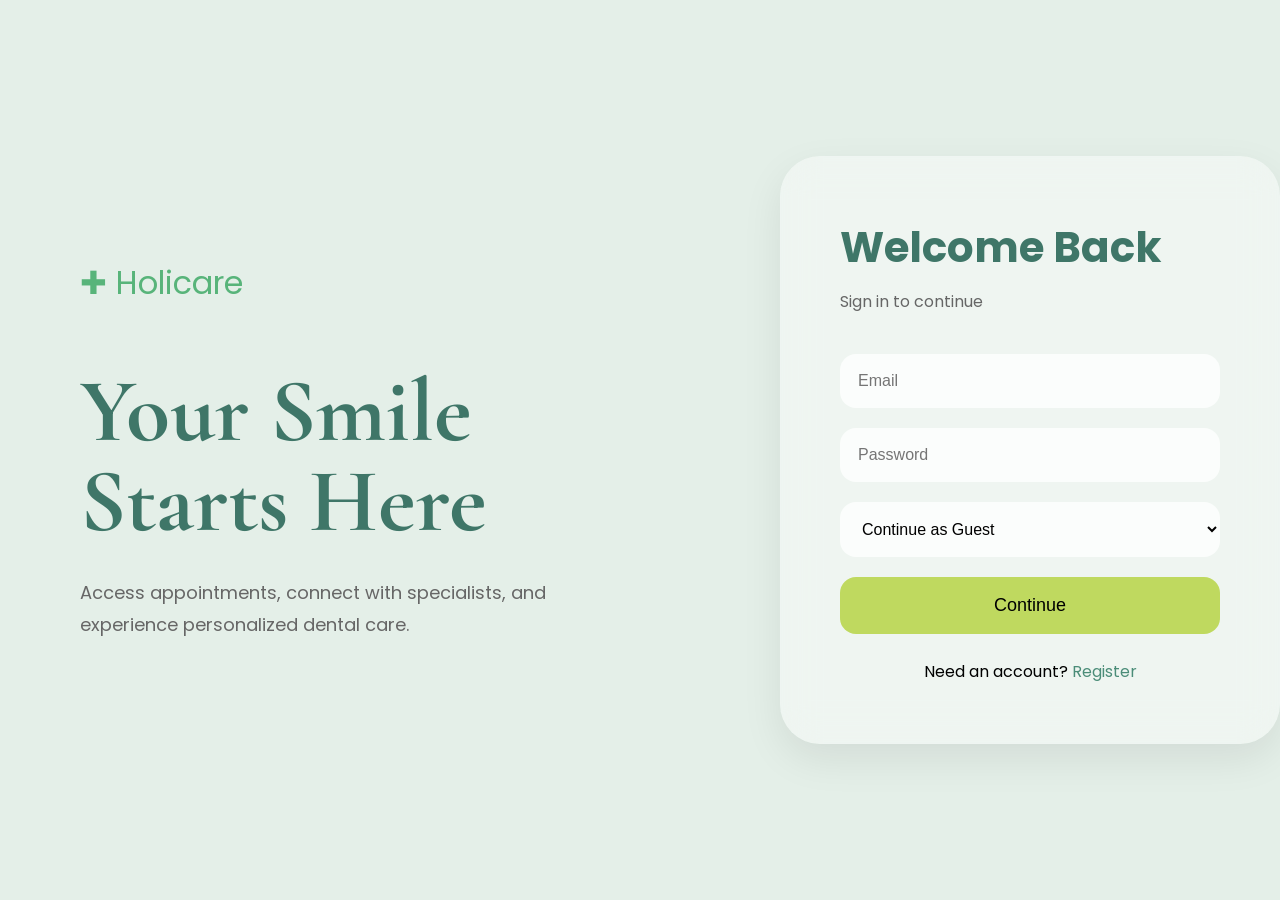
==== frontend/Pages/login.html @ b81b7fa6 "Added FASTAPI setup and frontend pages" ====
<!DOCTYPE html>
<html lang="en">

<head>

<meta charset="UTF-8">

<meta name="viewport"
content="width=device-width, initial-scale=1.0">

<title>Login | Holicare</title>

<link rel="stylesheet"
href="../css/login.css">

<link href="https://fonts.googleapis.com/css2?family=Cormorant+Garamond:wght@500&family=Poppins:wght@300;400;500&display=swap"
rel="stylesheet">

</head>

<body>

<div class="page">

<div class="left-section">

<div class="logo">

✚ Holicare

</div>

<h1>

Your Smile <br>

Starts Here

</h1>

<p>

Access appointments, connect with specialists,
and experience personalized dental care.

</p>

</div>



<div class="login-card">

<h2>

Welcome Back

</h2>

<p>

Sign in to continue

</p>

<form id="loginForm">

<input
type="email"
placeholder="Email"
required
>

<input
type="password"
placeholder="Password"
required
>


<select id="role">

<option value="guest">

Continue as Guest

</option>

<option value="client">

Client

</option>

<option value="dentist">

Dentist

</option>

</select>


<button>

Continue

</button>

</form>

<div class="footer-text">

Need an account?
<a href="#">

Register</a>

</div>

</div>

</div>

<script src="../js/login.js"></script>

</body>

</html>
---- frontend/css/login.css ----
*{

margin:0;

padding:0;

box-sizing:border-box;

}

body{

font-family:Poppins;

background:#e4efe8;

height:100vh;

overflow:hidden;

}

.page{

display:flex;

height:100vh;

}


/* LEFT */

.left-section{

flex:1;

padding:80px;

display:flex;

flex-direction:column;

justify-content:center;

}

.logo{

font-size:32px;

color:#58b47a;

margin-bottom:60px;

}

.left-section h1{

font-family:
'Cormorant Garamond',
serif;

font-size:90px;

color:#3f7668;

line-height:1;

}

.left-section p{

margin-top:30px;

max-width:500px;

color:#666;

font-size:18px;

line-height:1.8;

}


/* CARD */

.login-card{

width:500px;

margin:auto;

padding:60px;

background:
rgba(255,255,255,.4);

backdrop-filter:
blur(18px);

border-radius:40px;

box-shadow:
0 15px 40px rgba(0,0,0,.08);

}

.login-card h2{

font-size:42px;

color:#3f7668;

}

.login-card p{

margin-top:10px;

margin-bottom:40px;

color:#666;

}


input,
select{

width:100%;

padding:18px;

margin-bottom:20px;

border:none;

border-radius:16px;

background:
rgba(255,255,255,.75);

font-size:16px;

}


button{

width:100%;

padding:18px;

background:#bfd95f;

border:none;

border-radius:16px;

font-size:18px;

cursor:pointer;

}

button:hover{

transform:
translateY(-2px);

}

.footer-text{

text-align:center;

margin-top:25px;

}

.footer-text a{

color:#4b8c78;

text-decoration:none;

}

@media(max-width:900px){

.page{

flex-direction:column;

}

.left-section{

padding:40px;

}

.left-section h1{

font-size:60px;

}

.login-card{

width:90%;

margin-bottom:40px;

}

}
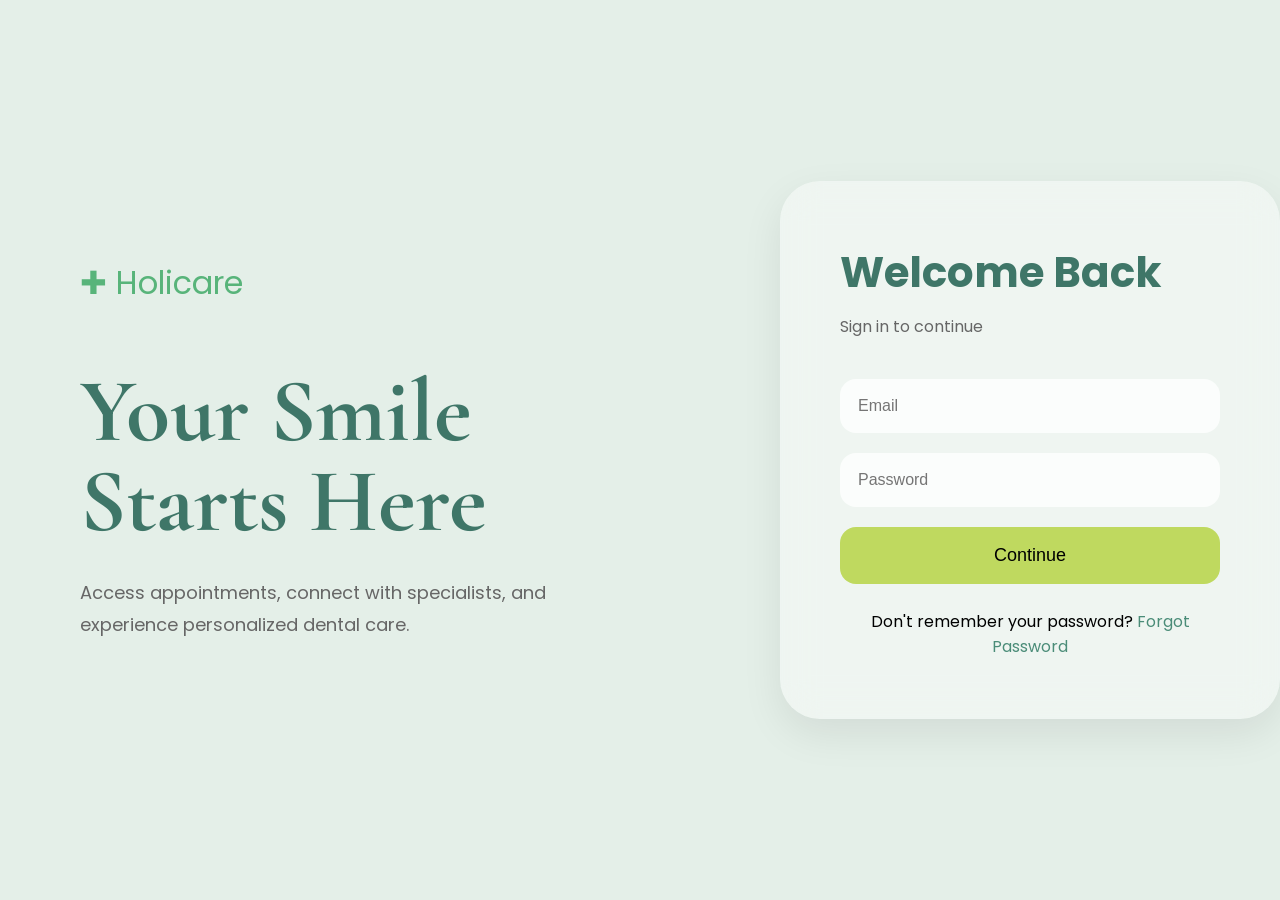
==== commit cba42e5d: "Set up FASTAPI backend with SQLite database and added 3 default users through seed.py file" ====
--- a/frontend/Pages/login.html
+++ b/frontend/Pages/login.html
@@ -46,7 +46,22 @@
 </p>
 
 </div>
+<div class="popup-overlay" id="popup">
+    <div class="popup-content">
+        <h4 class="popup-heading">Kindly enter your email address</h4>
 
+        <input
+            type="email"
+            id="email"
+            placeholder="Enter your email address"
+        >
+
+        <div class="buttons">
+            <button id="submitBtn">Submit</button>
+            <button id="closeBtn">Cancel</button>
+        </div>
+    </div>
+</div>
 
 
 <div class="login-card">
@@ -76,7 +91,7 @@
 placeholder="Password"
 required
 >
-
+<!-- 
 
 <select id="role">
 
@@ -98,7 +113,7 @@
 
 </option>
 
-</select>
+</select> -->
 
 
 <button>
@@ -111,10 +126,12 @@
 
 <div class="footer-text">
 
-Need an account?
-<a href="#">
+Don't remember your password?
+<a href="#" id="ForgotPasswordLink">
 
-Register</a>
+Forgot Password</a>
+
+
 
 </div>
 
--- a/frontend/css/login.css
+++ b/frontend/css/login.css
@@ -216,4 +216,42 @@
 
 }
 
+}
+.popup-overlay {
+    display: none;
+    position: fixed;
+    top: 0;
+    left: 0;
+    width: 100%;
+    height: 100%;
+
+    background: rgba(0, 0, 0, 0.5);
+
+    justify-content: center;
+    align-items: center;
+    z-index: 9999;
+}
+
+.popup-content {
+    background: white;
+    padding: 25px;
+    border-radius: 10px;
+    width: 350px;
+    text-align: center;
+}
+
+.popup-content input {
+    width: 90%;
+    padding: 10px;
+    margin: 15px 0;
+}
+
+.buttons {
+    display: flex;
+    justify-content: center;
+    gap: 10px;
+}
+
+.popup-content h4 {
+    color: #4b8c78;
 }
